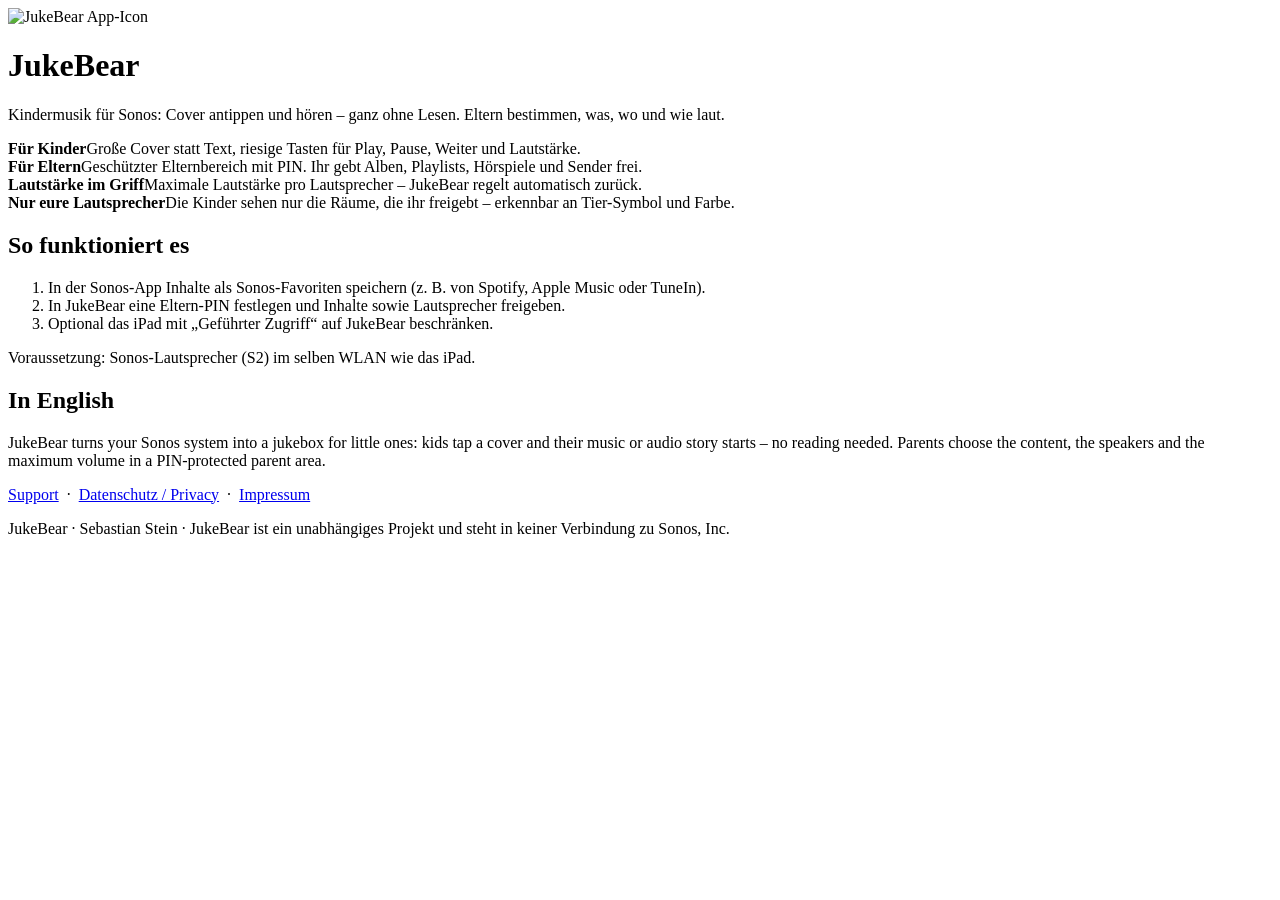
==== index.html @ c38dfe61 "Add index.html" ====
<!DOCTYPE html>
<html lang="de">
<head>
<meta charset="utf-8">
<meta name="viewport" content="width=device-width, initial-scale=1">
<title>JukeBear – Kindermusik für Sonos</title>
<meta name="description" content="JukeBear macht euer Sonos-System kinderleicht: Cover antippen und hören – ganz ohne Lesen. Eltern bestimmen Inhalte, Lautsprecher und maximale Lautstärke.">
<link rel="icon" href="img/appicon.png">
<link rel="stylesheet" href="style.css">
</head>
<body>

<div class="kopf gross">
  <img src="img/appicon.png" alt="JukeBear App-Icon">
  <h1>JukeBear</h1>
  <p>Kindermusik für Sonos: Cover antippen und hören – ganz ohne Lesen. Eltern bestimmen, was, wo und wie laut.</p>
</div>

<main>

<div class="merkmale">
  <div class="merkmal"><b>Für Kinder</b>Große Cover statt Text, riesige Tasten für Play, Pause, Weiter und Lautstärke.</div>
  <div class="merkmal"><b>Für Eltern</b>Geschützter Elternbereich mit PIN. Ihr gebt Alben, Playlists, Hörspiele und Sender frei.</div>
  <div class="merkmal"><b>Lautstärke im Griff</b>Maximale Lautstärke pro Lautsprecher – JukeBear regelt automatisch zurück.</div>
  <div class="merkmal"><b>Nur eure Lautsprecher</b>Die Kinder sehen nur die Räume, die ihr freigebt – erkennbar an Tier-Symbol und Farbe.</div>
</div>

<div class="abschnitt">
<h2>So funktioniert es</h2>
<ol>
  <li>In der Sonos-App Inhalte als Sonos-Favoriten speichern (z.&nbsp;B. von Spotify, Apple Music oder TuneIn).</li>
  <li>In JukeBear eine Eltern-PIN festlegen und Inhalte sowie Lautsprecher freigeben.</li>
  <li>Optional das iPad mit „Geführter Zugriff“ auf JukeBear beschränken.</li>
</ol>
<p>Voraussetzung: Sonos-Lautsprecher (S2) im selben WLAN wie das iPad.</p>
</div>

<div class="abschnitt">
<h2>In English</h2>
<p>JukeBear turns your Sonos system into a jukebox for little ones: kids tap a cover and their music or audio story starts – no reading needed. Parents choose the content, the speakers and the maximum volume in a PIN-protected parent area.</p>
</div>

</main>

<p class="fussnav">
  <a href="support.html">Support</a> &nbsp;·&nbsp; <a href="datenschutz.html">Datenschutz / Privacy</a> &nbsp;·&nbsp; <a href="impressum.html">Impressum</a>
</p>

<footer>JukeBear · Sebastian Stein · JukeBear ist ein unabhängiges Projekt und steht in keiner Verbindung zu Sonos, Inc.</footer>

</body>
</html>
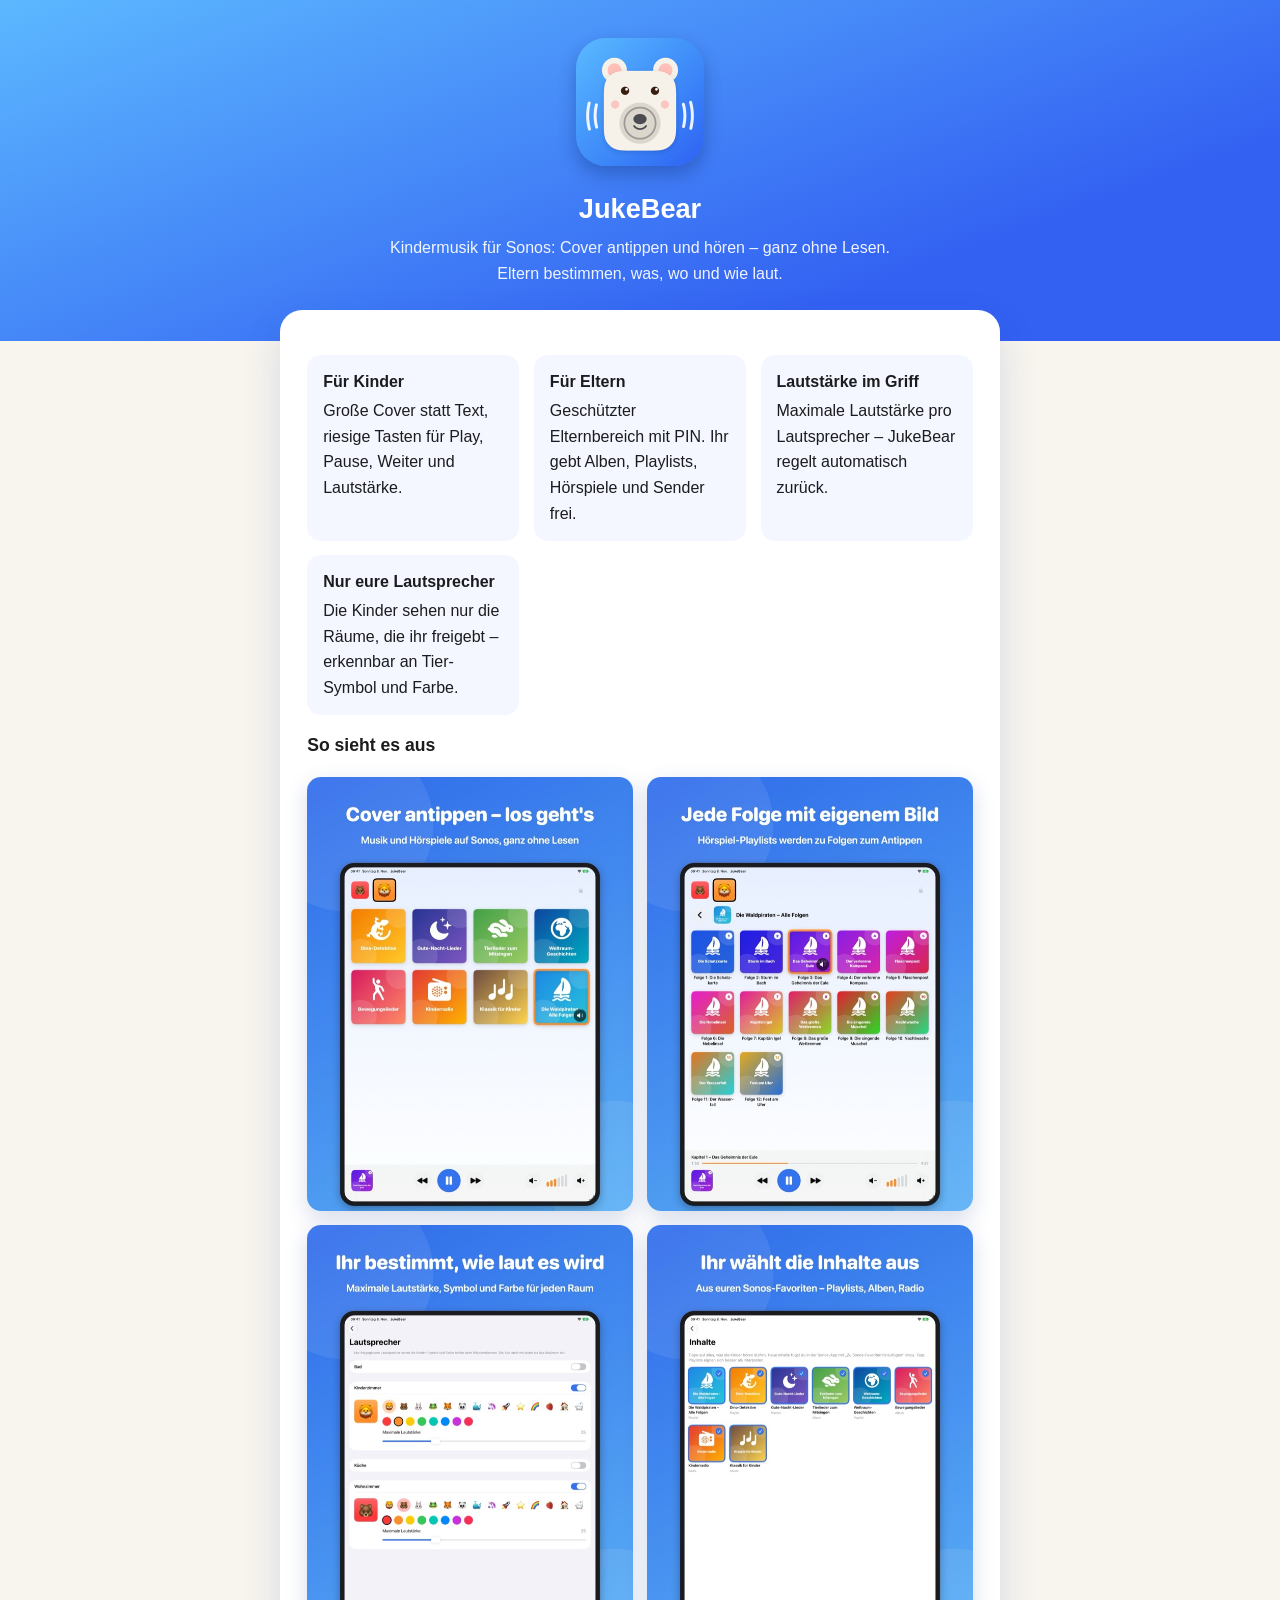
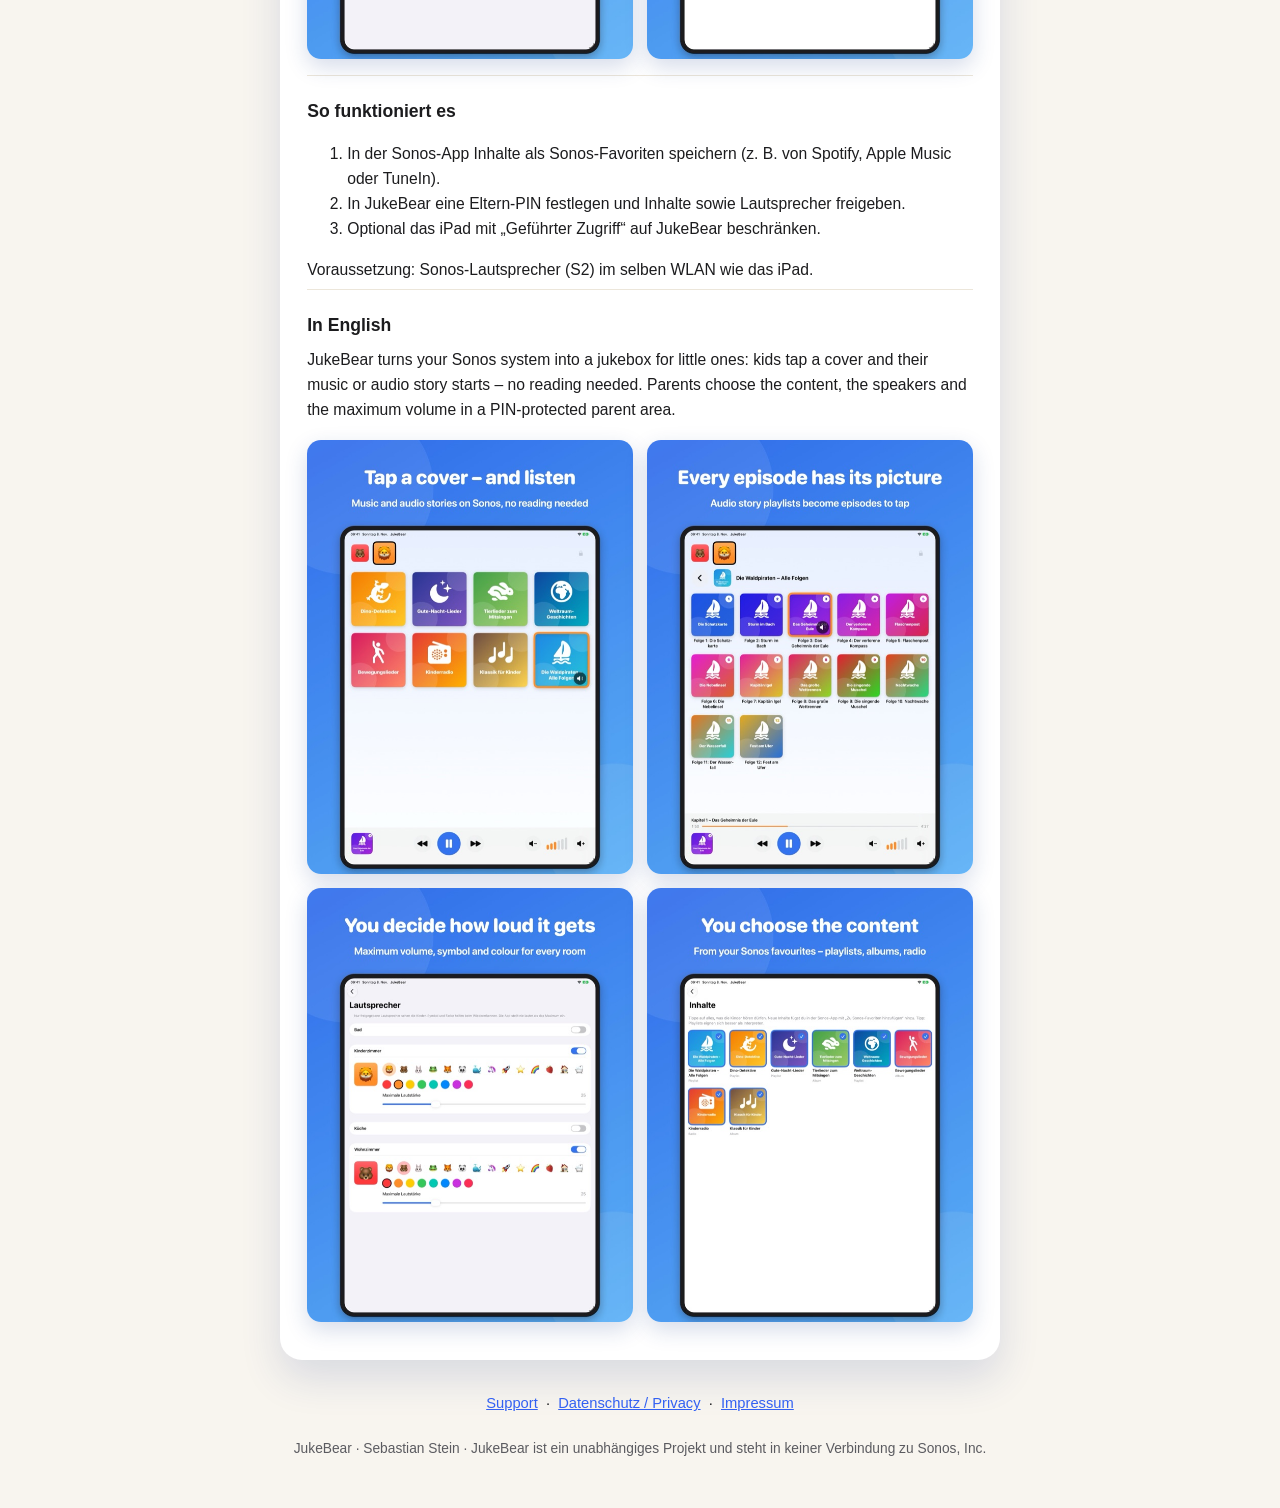
==== commit 2ccdea8d: "Add screenshots to the start page and fix FAQ grammar" ====
--- a/index.html
+++ b/index.html
@@ -26,6 +26,16 @@
 </div>
 
 <div class="abschnitt">
+<h2>So sieht es aus</h2>
+<div class="galerie">
+  <img src="img/screen-de-1.jpg" width="640" height="853" alt="Startbildschirm mit großen Covern: Cover antippen – los geht's" loading="lazy">
+  <img src="img/screen-de-2.jpg" width="640" height="853" alt="Hörspiel-Playlist, aufgeteilt in Folgen mit eigenem Bild" loading="lazy">
+  <img src="img/screen-de-3.jpg" width="640" height="853" alt="Elternbereich: Lautsprecher mit Symbol, Farbe und maximaler Lautstärke" loading="lazy">
+  <img src="img/screen-de-4.jpg" width="640" height="853" alt="Elternbereich: Inhalte aus den Sonos-Favoriten auswählen" loading="lazy">
+</div>
+</div>
+
+<div class="abschnitt">
 <h2>So funktioniert es</h2>
 <ol>
   <li>In der Sonos-App Inhalte als Sonos-Favoriten speichern (z.&nbsp;B. von Spotify, Apple Music oder TuneIn).</li>
@@ -38,6 +48,12 @@
 <div class="abschnitt">
 <h2>In English</h2>
 <p>JukeBear turns your Sonos system into a jukebox for little ones: kids tap a cover and their music or audio story starts – no reading needed. Parents choose the content, the speakers and the maximum volume in a PIN-protected parent area.</p>
+<div class="galerie">
+  <img src="img/screen-en-1.jpg" width="640" height="853" alt="Home screen with big covers: tap a cover and listen" loading="lazy">
+  <img src="img/screen-en-2.jpg" width="640" height="853" alt="An audio story playlist split into episodes, each with its own picture" loading="lazy">
+  <img src="img/screen-en-3.jpg" width="640" height="853" alt="Parent area: speakers with symbol, colour and maximum volume" loading="lazy">
+  <img src="img/screen-en-4.jpg" width="640" height="853" alt="Parent area: choose content from your Sonos favourites" loading="lazy">
+</div>
 </div>
 
 </main>
--- a/style.css
+++ b/style.css
@@ -0,0 +1,104 @@
+:root {
+  --blau-hell: #5cb8ff;
+  --blau-dunkel: #3361f2;
+  --creme: #f8f5ef;
+  --rosa: #ffbfb8;
+  --text: #1c1c1e;
+  --text-soft: #5b5b60;
+  color-scheme: light;
+}
+* { box-sizing: border-box; }
+body {
+  margin: 0;
+  font-family: -apple-system, BlinkMacSystemFont, "Segoe UI", Roboto, Helvetica, Arial, sans-serif;
+  color: var(--text);
+  background: var(--creme);
+  line-height: 1.6;
+}
+a { color: var(--blau-dunkel); }
+
+.kopf {
+  background: linear-gradient(160deg, var(--blau-hell), var(--blau-dunkel) 75%);
+  color: #fff;
+  padding: 2.4rem 1.4rem 3.4rem;
+  text-align: center;
+}
+.kopf img {
+  width: 72px; height: 72px;
+  border-radius: 18px;
+  box-shadow: 0 8px 18px rgba(0, 30, 90, .3);
+  margin-bottom: .7rem;
+}
+.kopf.gross img { width: 128px; height: 128px; border-radius: 30px; }
+.kopf h1 { margin: .1rem 0 .3rem; font-size: 1.7rem; }
+.kopf p { color: rgba(255, 255, 255, .92); font-size: 1rem; max-width: 34rem; margin: 0 auto; }
+.zurueck {
+  display: inline-block;
+  margin-top: 1rem;
+  font-size: .88rem;
+  color: rgba(255, 255, 255, .92);
+  text-decoration: none;
+  border: 1px solid rgba(255, 255, 255, .5);
+  border-radius: 999px;
+  padding: .35rem .9rem;
+}
+
+main {
+  max-width: 720px;
+  margin: -1.9rem auto 0;
+  background: #fff;
+  border-radius: 22px;
+  box-shadow: 0 18px 40px rgba(30, 60, 140, .14);
+  padding: 1.8rem 1.7rem 1.4rem;
+}
+h2 { font-size: 1.1rem; margin: 1.6rem 0 .5rem; }
+h2:first-child { margin-top: .2rem; }
+p, li { font-size: .98rem; }
+p { margin: .4rem 0; }
+.abschnitt + .abschnitt { border-top: 1px solid #ece6da; padding-top: 1.1rem; }
+
+.kontakt {
+  background: #eef4ff;
+  border-radius: 14px;
+  padding: 1rem 1.2rem;
+  margin-bottom: 1.2rem;
+}
+.faq { margin: 1rem 0; }
+.faq-frage { font-weight: 600; margin-bottom: .2rem; }
+.faq-antwort { margin-top: 0; color: var(--text); }
+
+.merkmale { display: grid; gap: .9rem; grid-template-columns: repeat(auto-fit, minmax(200px, 1fr)); margin: 1rem 0; }
+.merkmal { background: #f4f7ff; border-radius: 14px; padding: .9rem 1rem; }
+.merkmal b { display: block; margin-bottom: .2rem; }
+
+/* Screenshots: swipeable row on phones, two columns on wider screens. */
+.galerie {
+  display: flex;
+  gap: .9rem;
+  overflow-x: auto;
+  scroll-snap-type: x mandatory;
+  margin: .8rem -1.7rem .4rem;
+  padding: .3rem 1.7rem 1rem;
+}
+.galerie img {
+  flex: none;
+  width: 70%;
+  max-width: 300px;
+  height: auto;
+  border-radius: 14px;
+  box-shadow: 0 8px 22px rgba(30, 60, 140, .18);
+  scroll-snap-align: center;
+}
+@media (min-width: 640px) {
+  .galerie {
+    display: grid;
+    grid-template-columns: repeat(2, 1fr);
+    overflow: visible;
+    margin: .8rem 0 .4rem;
+    padding: .3rem 0 .6rem;
+  }
+  .galerie img { width: 100%; max-width: none; }
+}
+
+.fussnav { text-align: center; padding: 1.6rem 1.4rem 0; font-size: .92rem; }
+footer { text-align: center; padding: 1rem 1.4rem 3rem; font-size: .86rem; color: var(--text-soft); }
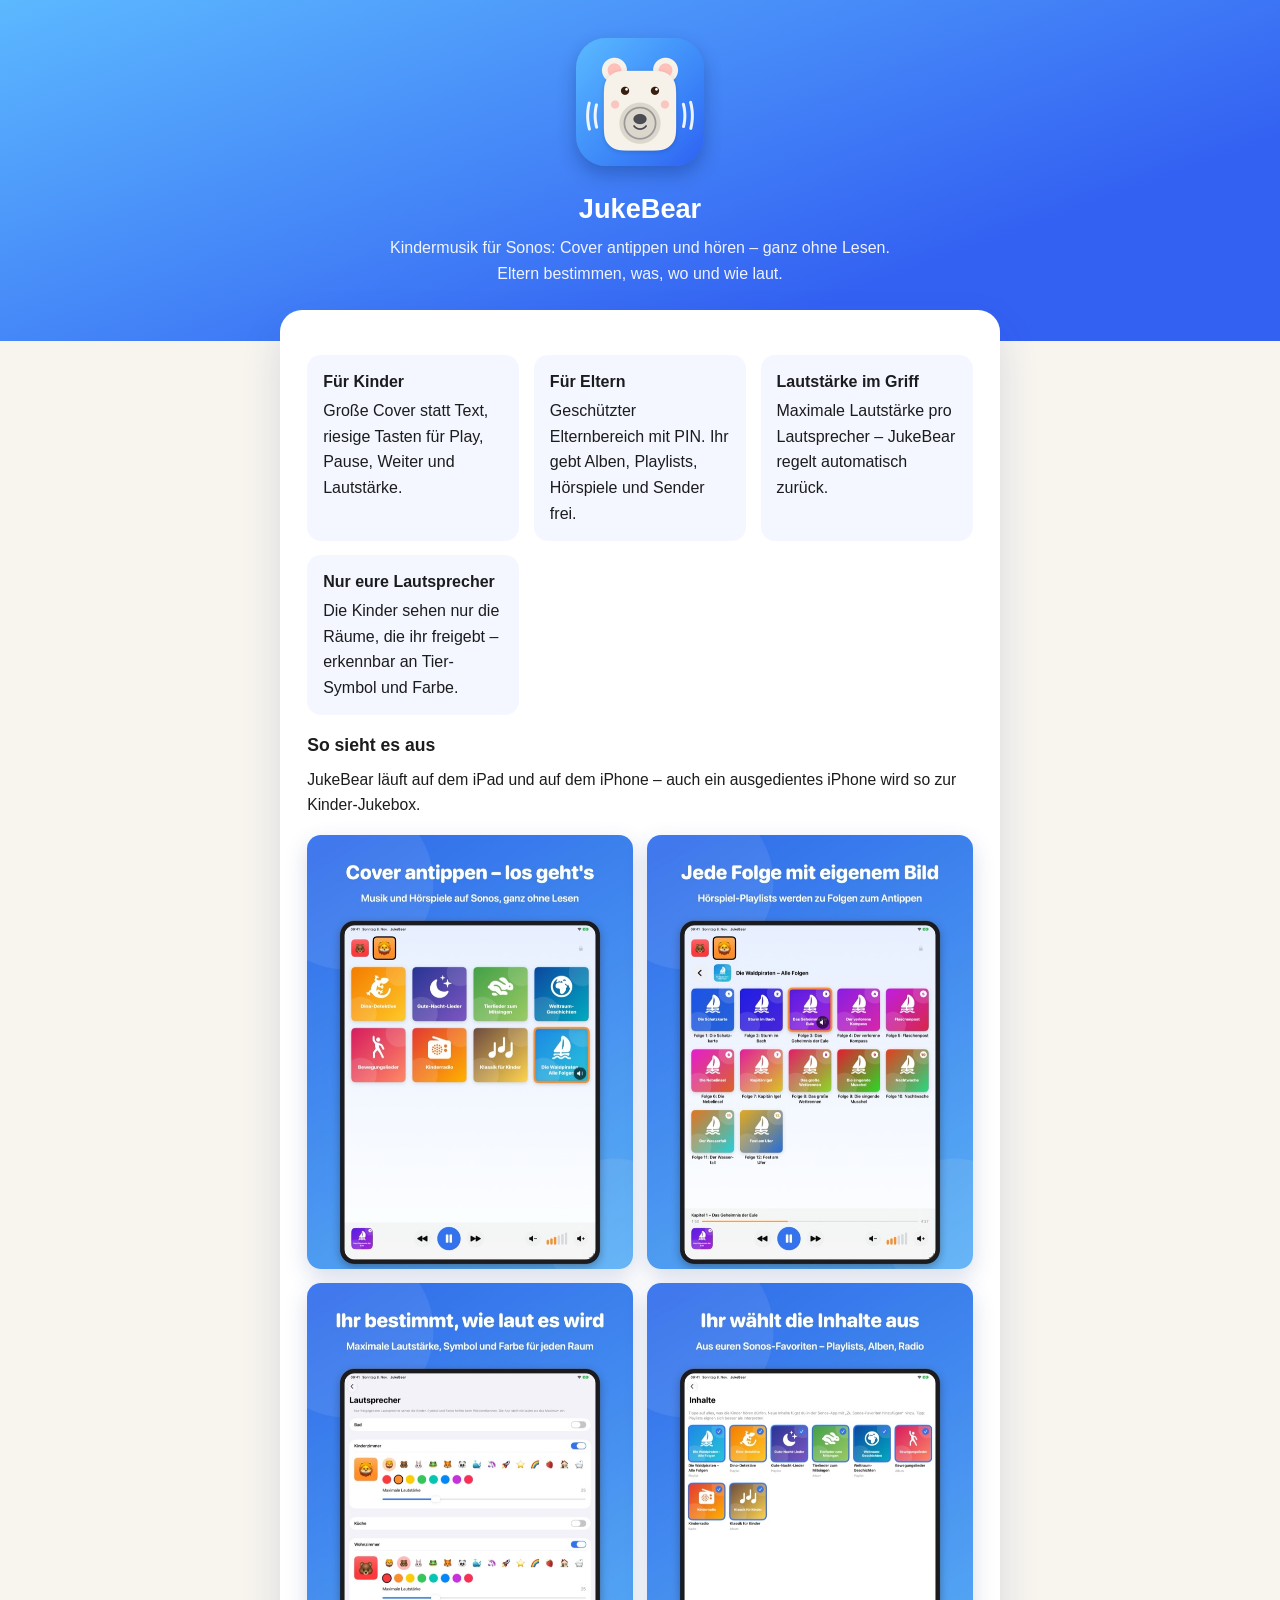
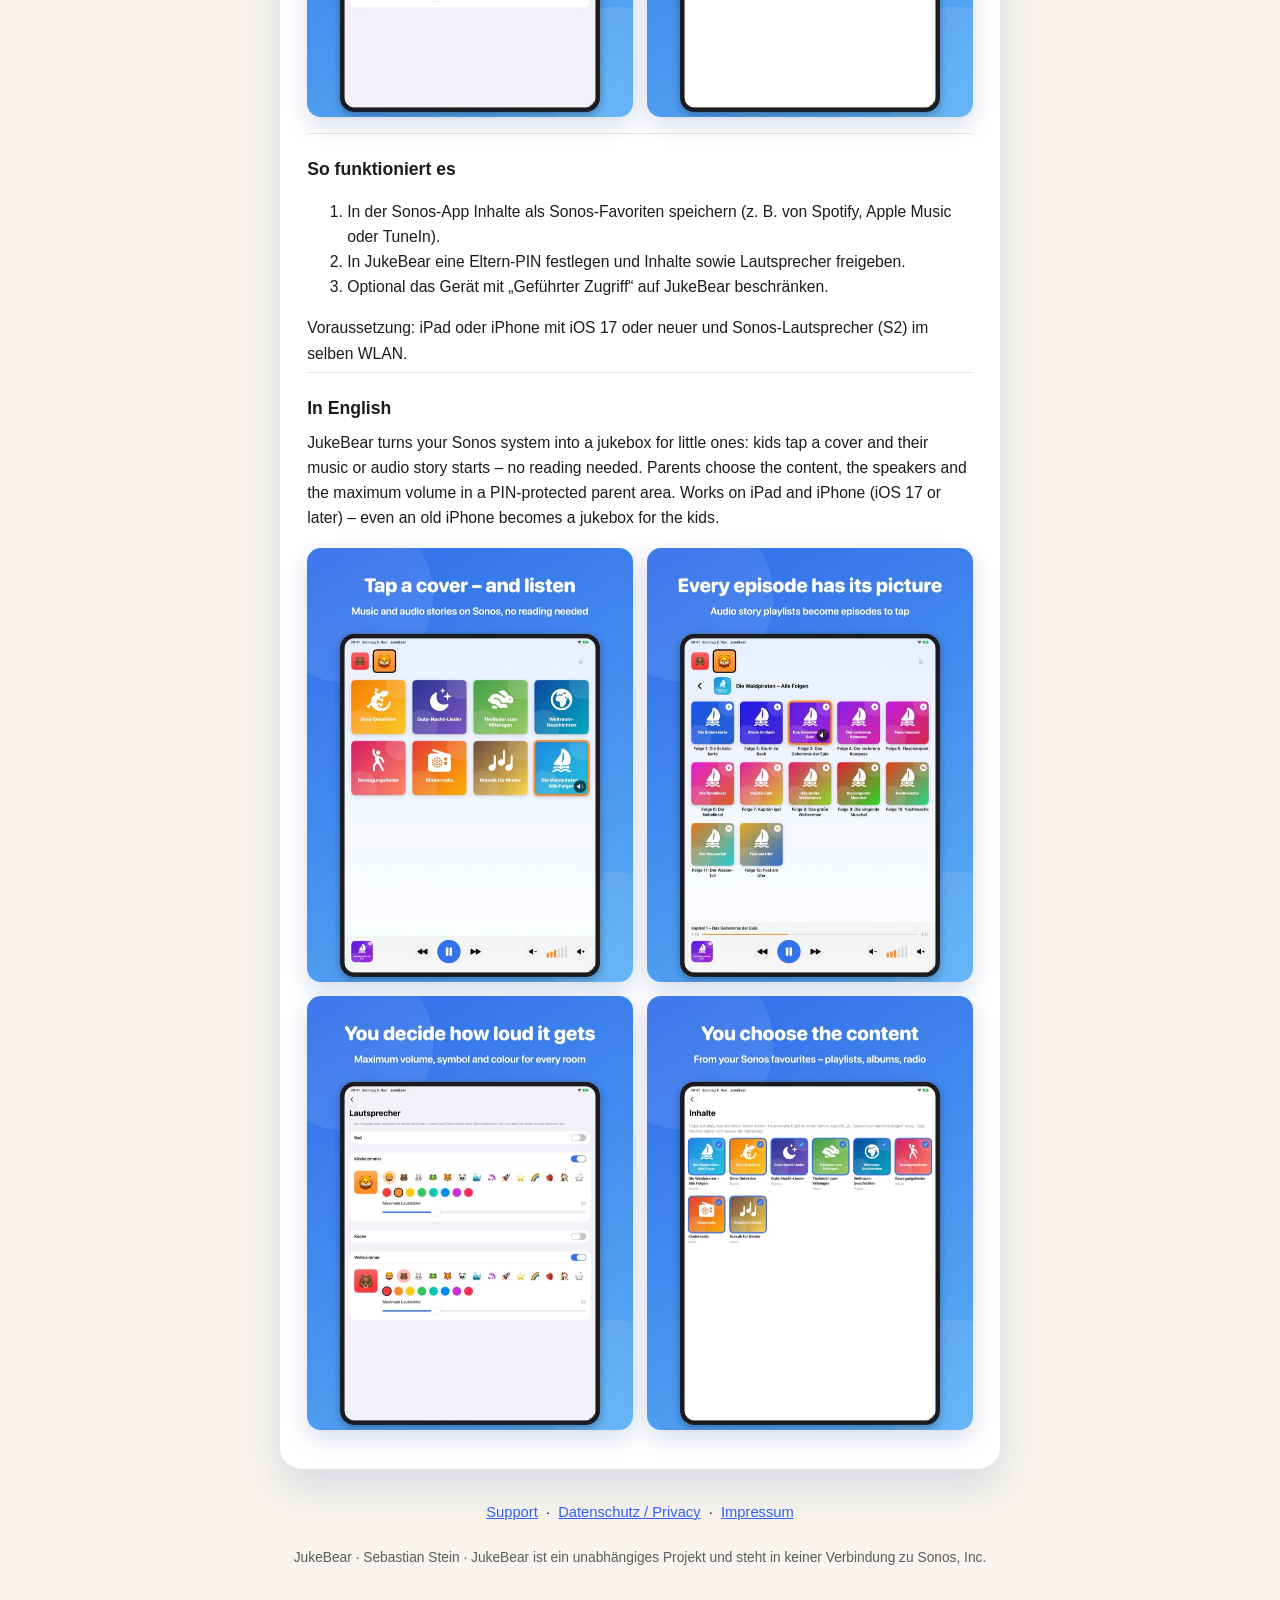
==== commit 0dcbb027: "Mention iPhone on the website" ====
--- a/index.html
+++ b/index.html
@@ -27,6 +27,7 @@
 
 <div class="abschnitt">
 <h2>So sieht es aus</h2>
+<p>JukeBear läuft auf dem iPad und auf dem iPhone – auch ein ausgedientes iPhone wird so zur Kinder-Jukebox.</p>
 <div class="galerie">
   <img src="img/screen-de-1.jpg" width="640" height="853" alt="Startbildschirm mit großen Covern: Cover antippen – los geht's" loading="lazy">
   <img src="img/screen-de-2.jpg" width="640" height="853" alt="Hörspiel-Playlist, aufgeteilt in Folgen mit eigenem Bild" loading="lazy">
@@ -40,14 +41,14 @@
 <ol>
   <li>In der Sonos-App Inhalte als Sonos-Favoriten speichern (z.&nbsp;B. von Spotify, Apple Music oder TuneIn).</li>
   <li>In JukeBear eine Eltern-PIN festlegen und Inhalte sowie Lautsprecher freigeben.</li>
-  <li>Optional das iPad mit „Geführter Zugriff“ auf JukeBear beschränken.</li>
+  <li>Optional das Gerät mit „Geführter Zugriff“ auf JukeBear beschränken.</li>
 </ol>
-<p>Voraussetzung: Sonos-Lautsprecher (S2) im selben WLAN wie das iPad.</p>
+<p>Voraussetzung: iPad oder iPhone mit iOS 17 oder neuer und Sonos-Lautsprecher (S2) im selben WLAN.</p>
 </div>
 
 <div class="abschnitt">
 <h2>In English</h2>
-<p>JukeBear turns your Sonos system into a jukebox for little ones: kids tap a cover and their music or audio story starts – no reading needed. Parents choose the content, the speakers and the maximum volume in a PIN-protected parent area.</p>
+<p>JukeBear turns your Sonos system into a jukebox for little ones: kids tap a cover and their music or audio story starts – no reading needed. Parents choose the content, the speakers and the maximum volume in a PIN-protected parent area. Works on iPad and iPhone (iOS 17 or later) – even an old iPhone becomes a jukebox for the kids.</p>
 <div class="galerie">
   <img src="img/screen-en-1.jpg" width="640" height="853" alt="Home screen with big covers: tap a cover and listen" loading="lazy">
   <img src="img/screen-en-2.jpg" width="640" height="853" alt="An audio story playlist split into episodes, each with its own picture" loading="lazy">
